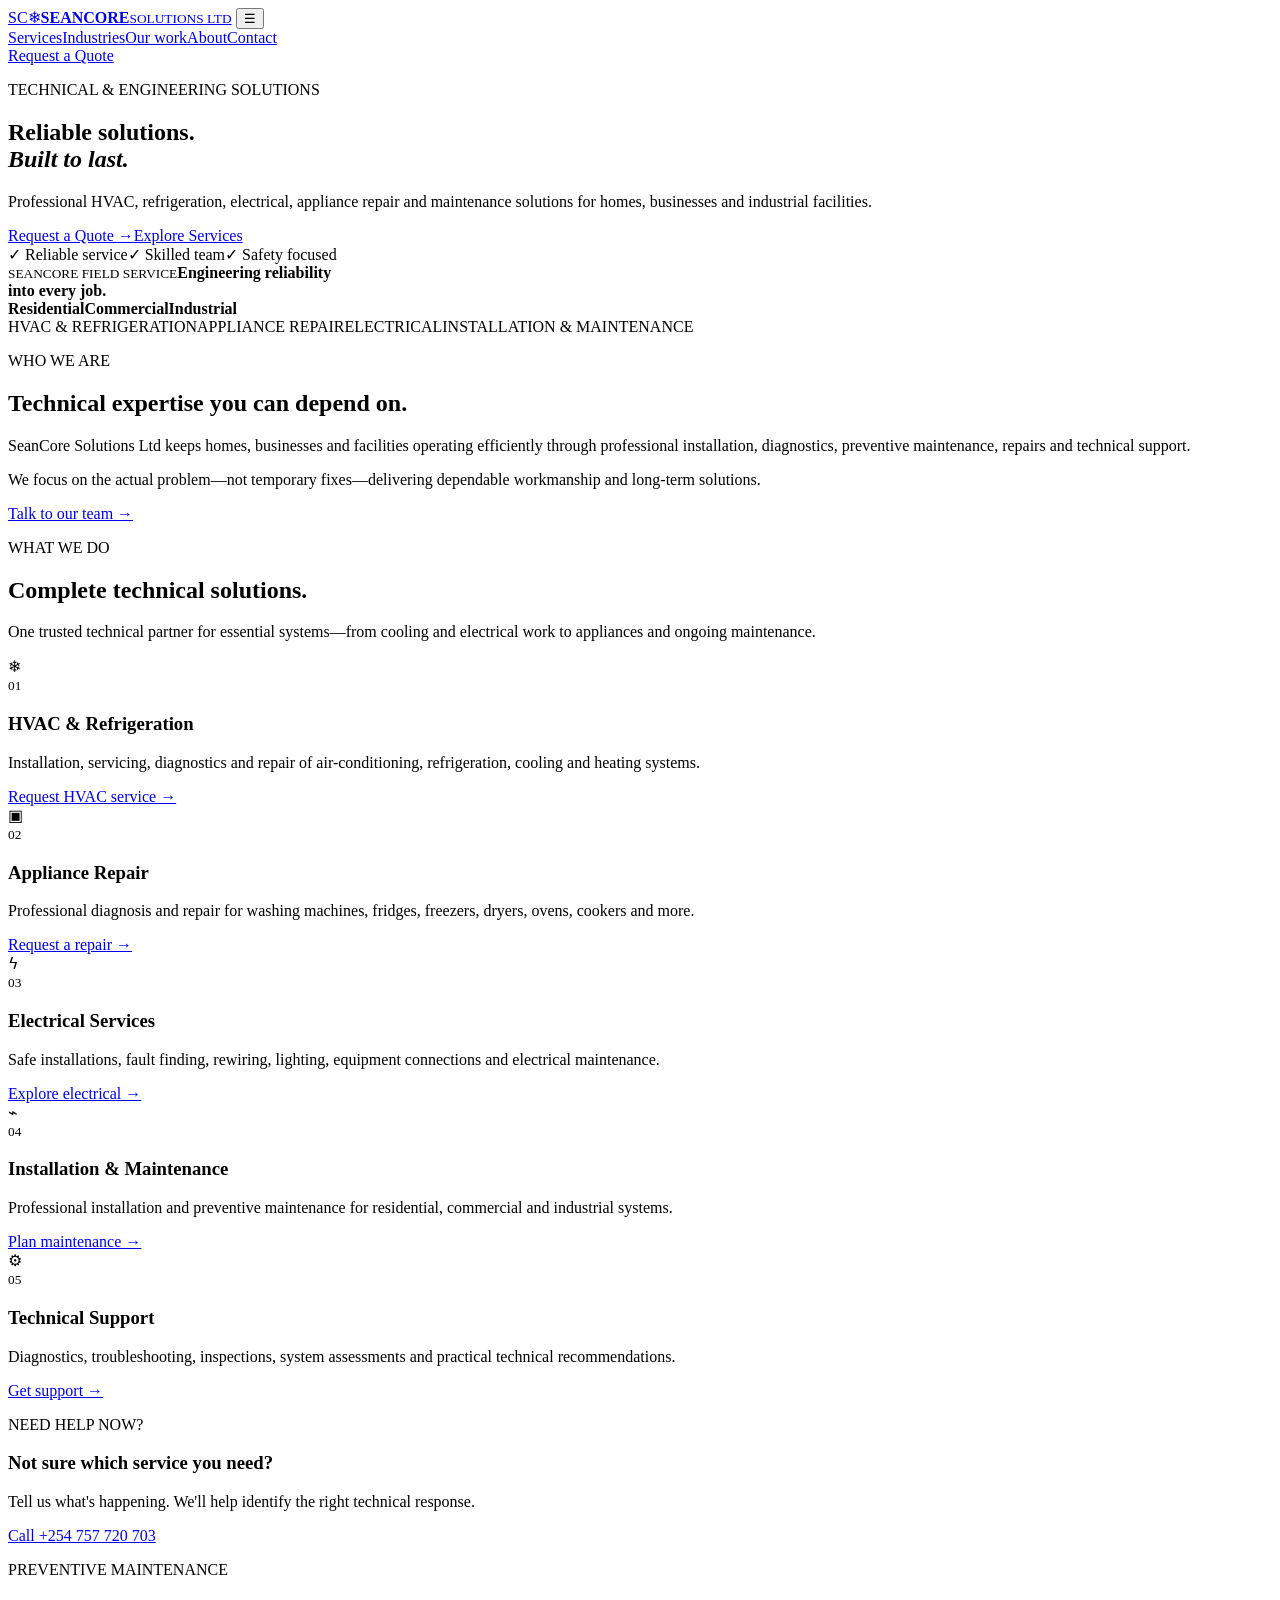
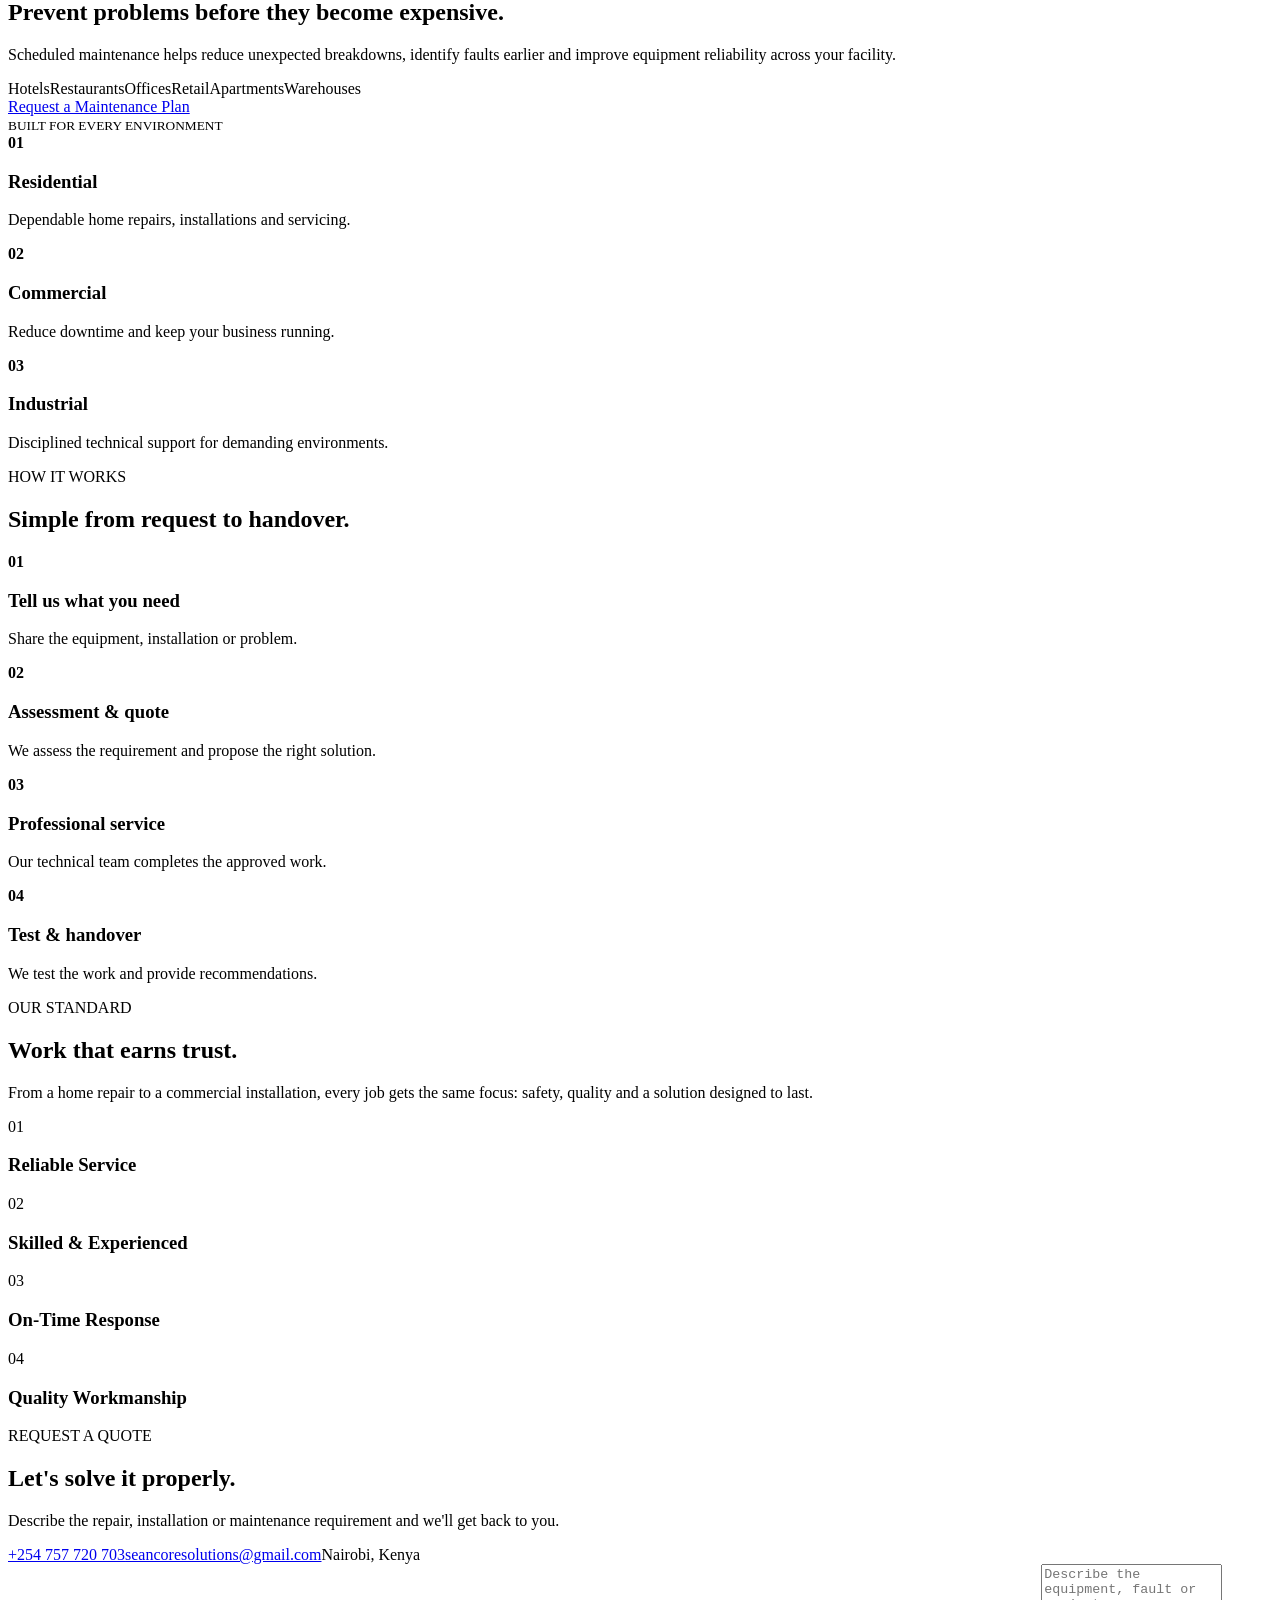
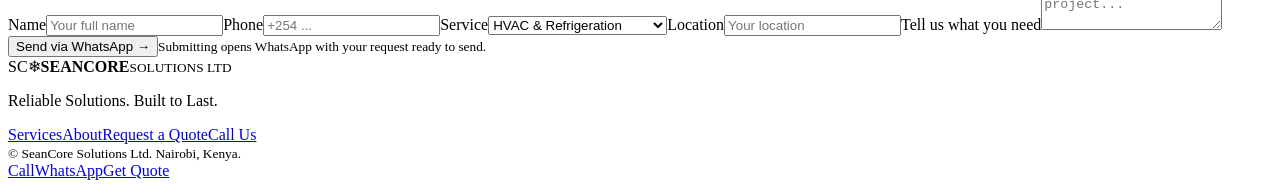
==== index.html @ 4baf12b8 "Build SeanCore website" ====
<!doctype html>
<html lang="en"><head><meta charset="UTF-8"><meta name="viewport" content="width=device-width,initial-scale=1">
<meta name="description" content="SeanCore Solutions Ltd — HVAC, refrigeration, electrical, appliance repair and technical engineering services in Nairobi, Kenya.">
<title>SeanCore Solutions Ltd | Reliable Solutions. Built to Last.</title>
<link rel="stylesheet" href="styles.css"></head>
<body>
<header class="nav"><a class="brand" href="#home" aria-label="SeanCore home"><span class="mark">SC<span>❄</span></span><span><b>SEAN<span>CORE</span></b><small>SOLUTIONS LTD</small></span></a>
<button class="menu" aria-label="Open menu">☰</button><nav><a href="#services">Services</a><a href="#industries">Industries</a><a href="#projects">Our work</a><a href="#about">About</a><a href="#contact">Contact</a></nav>
<a class="btn btn-primary nav-cta" href="#quote">Request a Quote</a></header>

<main id="home">
<section class="hero"><div class="hero-grid"></div><div class="hero-content">
<p class="eyebrow">TECHNICAL & ENGINEERING SOLUTIONS</p><h1>Reliable solutions.<br><em>Built to last.</em></h1>
<p class="lead">Professional HVAC, refrigeration, electrical, appliance repair and maintenance solutions for homes, businesses and industrial facilities.</p>
<div class="actions"><a class="btn btn-primary" href="#quote">Request a Quote <span>→</span></a><a class="btn btn-ghost" href="#services">Explore Services</a></div>
<div class="trust"><span>✓ Reliable service</span><span>✓ Skilled team</span><span>✓ Safety focused</span></div>
</div>
<div class="hero-visual"><div class="tech-card"><span class="pulse"></span><small>SEANCORE FIELD SERVICE</small><strong>Engineering reliability<br>into every job.</strong><div class="metric"><b>Residential</b><b>Commercial</b><b>Industrial</b></div></div></div>
</section>

<section class="cap-strip"><span>HVAC & REFRIGERATION</span><i></i><span>APPLIANCE REPAIR</span><i></i><span>ELECTRICAL</span><i></i><span>INSTALLATION & MAINTENANCE</span></section>

<section class="section intro" id="about"><div><p class="eyebrow blue">WHO WE ARE</p><h2>Technical expertise you can depend on.</h2></div><div><p class="copy">SeanCore Solutions Ltd keeps homes, businesses and facilities operating efficiently through professional installation, diagnostics, preventive maintenance, repairs and technical support.</p><p class="copy">We focus on the actual problem—not temporary fixes—delivering dependable workmanship and long-term solutions.</p><a class="text-link" href="#contact">Talk to our team →</a></div></section>

<section class="section services" id="services"><div class="section-head"><div><p class="eyebrow blue">WHAT WE DO</p><h2>Complete technical solutions.</h2></div><p>One trusted technical partner for essential systems—from cooling and electrical work to appliances and ongoing maintenance.</p></div>
<div class="cards">
<article class="card featured"><div class="icon">❄</div><small>01</small><h3>HVAC & Refrigeration</h3><p>Installation, servicing, diagnostics and repair of air-conditioning, refrigeration, cooling and heating systems.</p><a href="#quote">Request HVAC service →</a></article>
<article class="card"><div class="icon">▣</div><small>02</small><h3>Appliance Repair</h3><p>Professional diagnosis and repair for washing machines, fridges, freezers, dryers, ovens, cookers and more.</p><a href="#quote">Request a repair →</a></article>
<article class="card"><div class="icon">ϟ</div><small>03</small><h3>Electrical Services</h3><p>Safe installations, fault finding, rewiring, lighting, equipment connections and electrical maintenance.</p><a href="#quote">Explore electrical →</a></article>
<article class="card"><div class="icon">⌁</div><small>04</small><h3>Installation & Maintenance</h3><p>Professional installation and preventive maintenance for residential, commercial and industrial systems.</p><a href="#quote">Plan maintenance →</a></article>
<article class="card"><div class="icon">⚙</div><small>05</small><h3>Technical Support</h3><p>Diagnostics, troubleshooting, inspections, system assessments and practical technical recommendations.</p><a href="#quote">Get support →</a></article>
<article class="card callout"><p class="eyebrow">NEED HELP NOW?</p><h3>Not sure which service you need?</h3><p>Tell us what's happening. We'll help identify the right technical response.</p><a class="btn btn-primary" href="tel:+254757720703">Call +254 757 720 703</a></article>
</div></section>

<section class="maintenance" id="industries"><div class="maint-copy"><p class="eyebrow">PREVENTIVE MAINTENANCE</p><h2>Prevent problems before they become expensive.</h2><p>Scheduled maintenance helps reduce unexpected breakdowns, identify faults earlier and improve equipment reliability across your facility.</p><div class="chips"><span>Hotels</span><span>Restaurants</span><span>Offices</span><span>Retail</span><span>Apartments</span><span>Warehouses</span></div><a class="btn btn-primary" href="#quote">Request a Maintenance Plan</a></div>
<div class="maint-panel"><small>BUILT FOR EVERY ENVIRONMENT</small><div><b>01</b><h3>Residential</h3><p>Dependable home repairs, installations and servicing.</p></div><div><b>02</b><h3>Commercial</h3><p>Reduce downtime and keep your business running.</p></div><div><b>03</b><h3>Industrial</h3><p>Disciplined technical support for demanding environments.</p></div></div></section>

<section class="section process"><div class="section-head"><div><p class="eyebrow blue">HOW IT WORKS</p><h2>Simple from request to handover.</h2></div></div>
<div class="steps"><div><b>01</b><h3>Tell us what you need</h3><p>Share the equipment, installation or problem.</p></div><div><b>02</b><h3>Assessment & quote</h3><p>We assess the requirement and propose the right solution.</p></div><div><b>03</b><h3>Professional service</h3><p>Our technical team completes the approved work.</p></div><div><b>04</b><h3>Test & handover</h3><p>We test the work and provide recommendations.</p></div></div></section>

<section class="work" id="projects"><div class="section-head light"><div><p class="eyebrow">OUR STANDARD</p><h2>Work that earns trust.</h2></div><p>From a home repair to a commercial installation, every job gets the same focus: safety, quality and a solution designed to last.</p></div>
<div class="values"><div><span>01</span><h3>Reliable Service</h3></div><div><span>02</span><h3>Skilled & Experienced</h3></div><div><span>03</span><h3>On-Time Response</h3></div><div><span>04</span><h3>Quality Workmanship</h3></div></div></section>

<section class="quote section" id="quote"><div class="quote-copy"><p class="eyebrow blue">REQUEST A QUOTE</p><h2>Let's solve it properly.</h2><p>Describe the repair, installation or maintenance requirement and we'll get back to you.</p><div class="contact-lines"><a href="tel:+254757720703">+254 757 720 703</a><a href="mailto:seancoresolutions@gmail.com">seancoresolutions@gmail.com</a><span>Nairobi, Kenya</span></div></div>
<form id="quoteForm"><label>Name<input required name="name" placeholder="Your full name"></label><label>Phone<input required name="phone" placeholder="+254 ..."></label><label>Service<select name="service"><option>HVAC & Refrigeration</option><option>Appliance Repair</option><option>Electrical Services</option><option>Installation & Maintenance</option><option>Technical Support</option></select></label><label>Location<input name="location" placeholder="Your location"></label><label class="wide">Tell us what you need<textarea required name="message" rows="4" placeholder="Describe the equipment, fault or project..."></textarea></label><button class="btn btn-primary wide" type="submit">Send via WhatsApp →</button><small class="wide">Submitting opens WhatsApp with your request ready to send.</small></form></section>
</main>

<footer id="contact"><div class="brand footer-brand"><span class="mark">SC<span>❄</span></span><span><b>SEAN<span>CORE</span></b><small>SOLUTIONS LTD</small></span></div><p>Reliable Solutions. Built to Last.</p><div class="footer-links"><a href="#services">Services</a><a href="#about">About</a><a href="#quote">Request a Quote</a><a href="tel:+254757720703">Call Us</a></div><small>© <span id="year"></span> SeanCore Solutions Ltd. Nairobi, Kenya.</small></footer>
<div class="mobile-bar"><a href="tel:+254757720703">Call</a><a href="https://wa.me/254757720703">WhatsApp</a><a href="#quote">Get Quote</a></div>
<script src="script.js"></script></body></html>
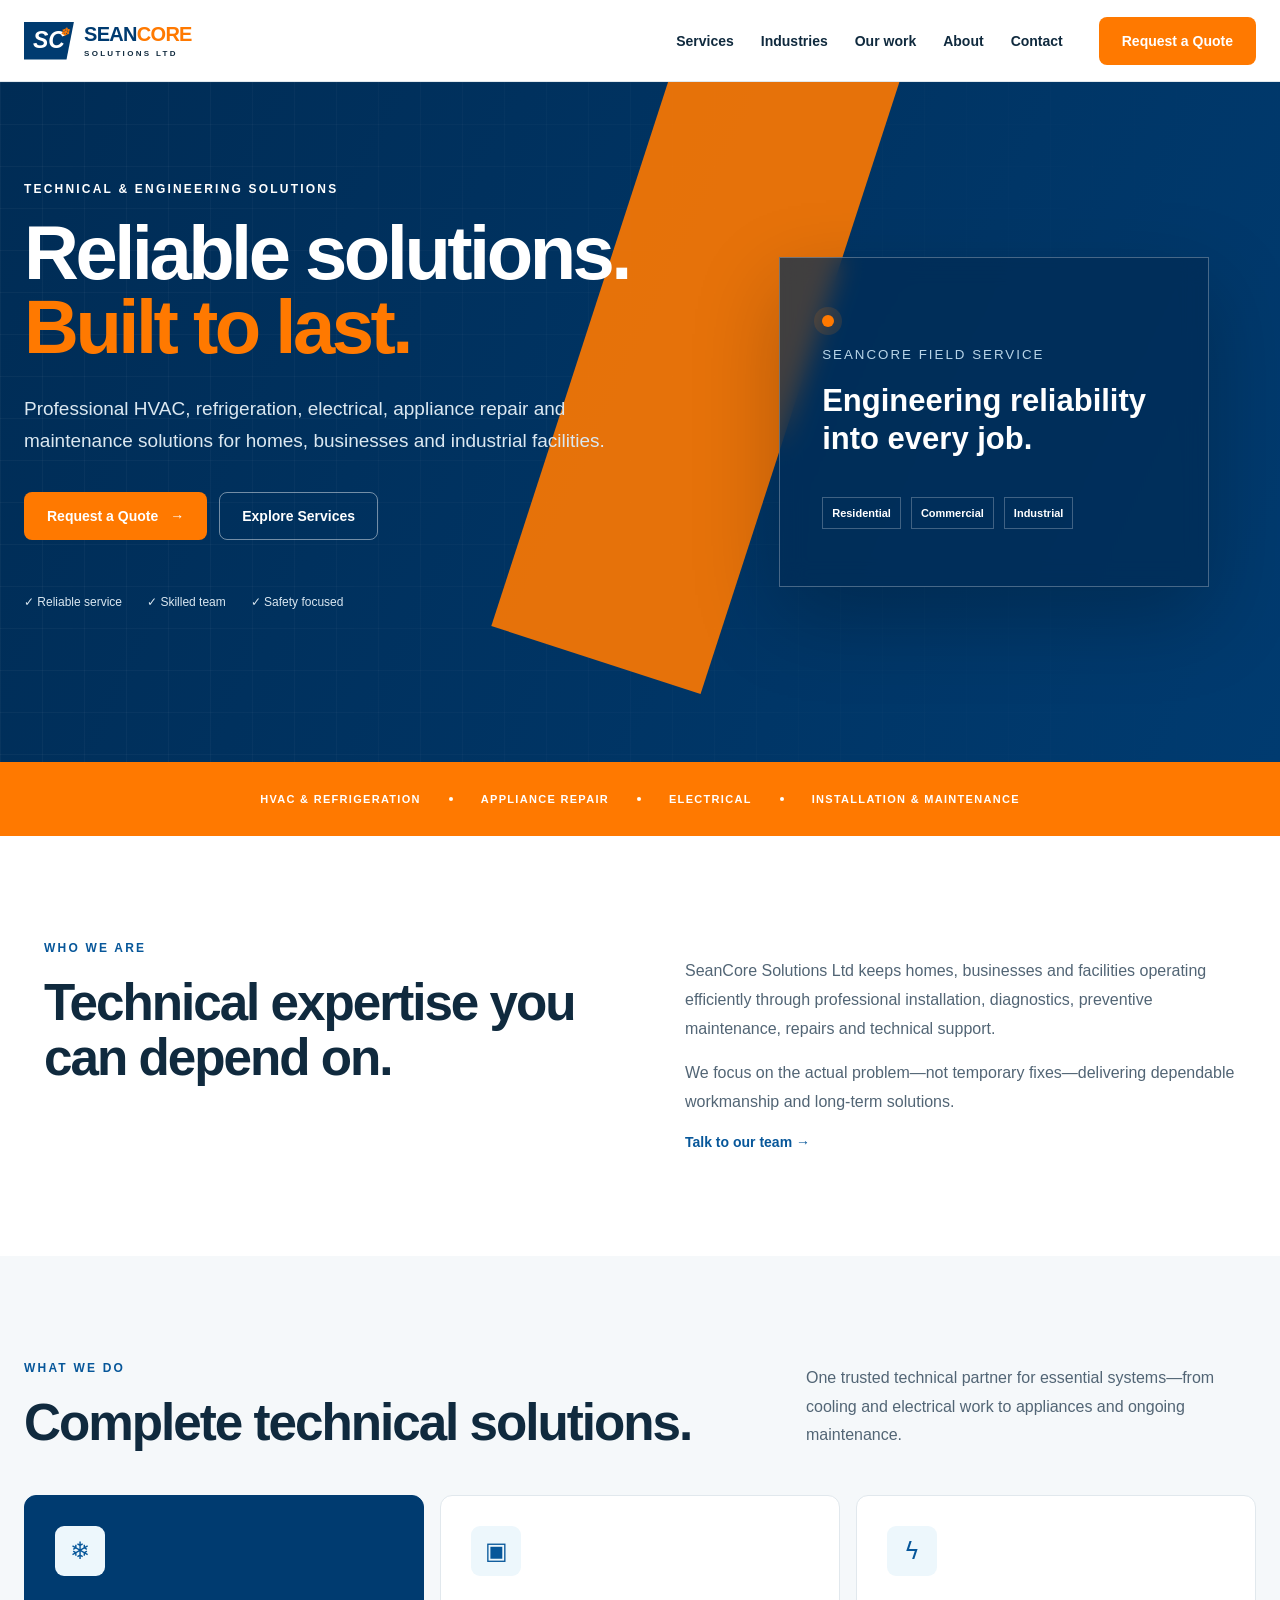
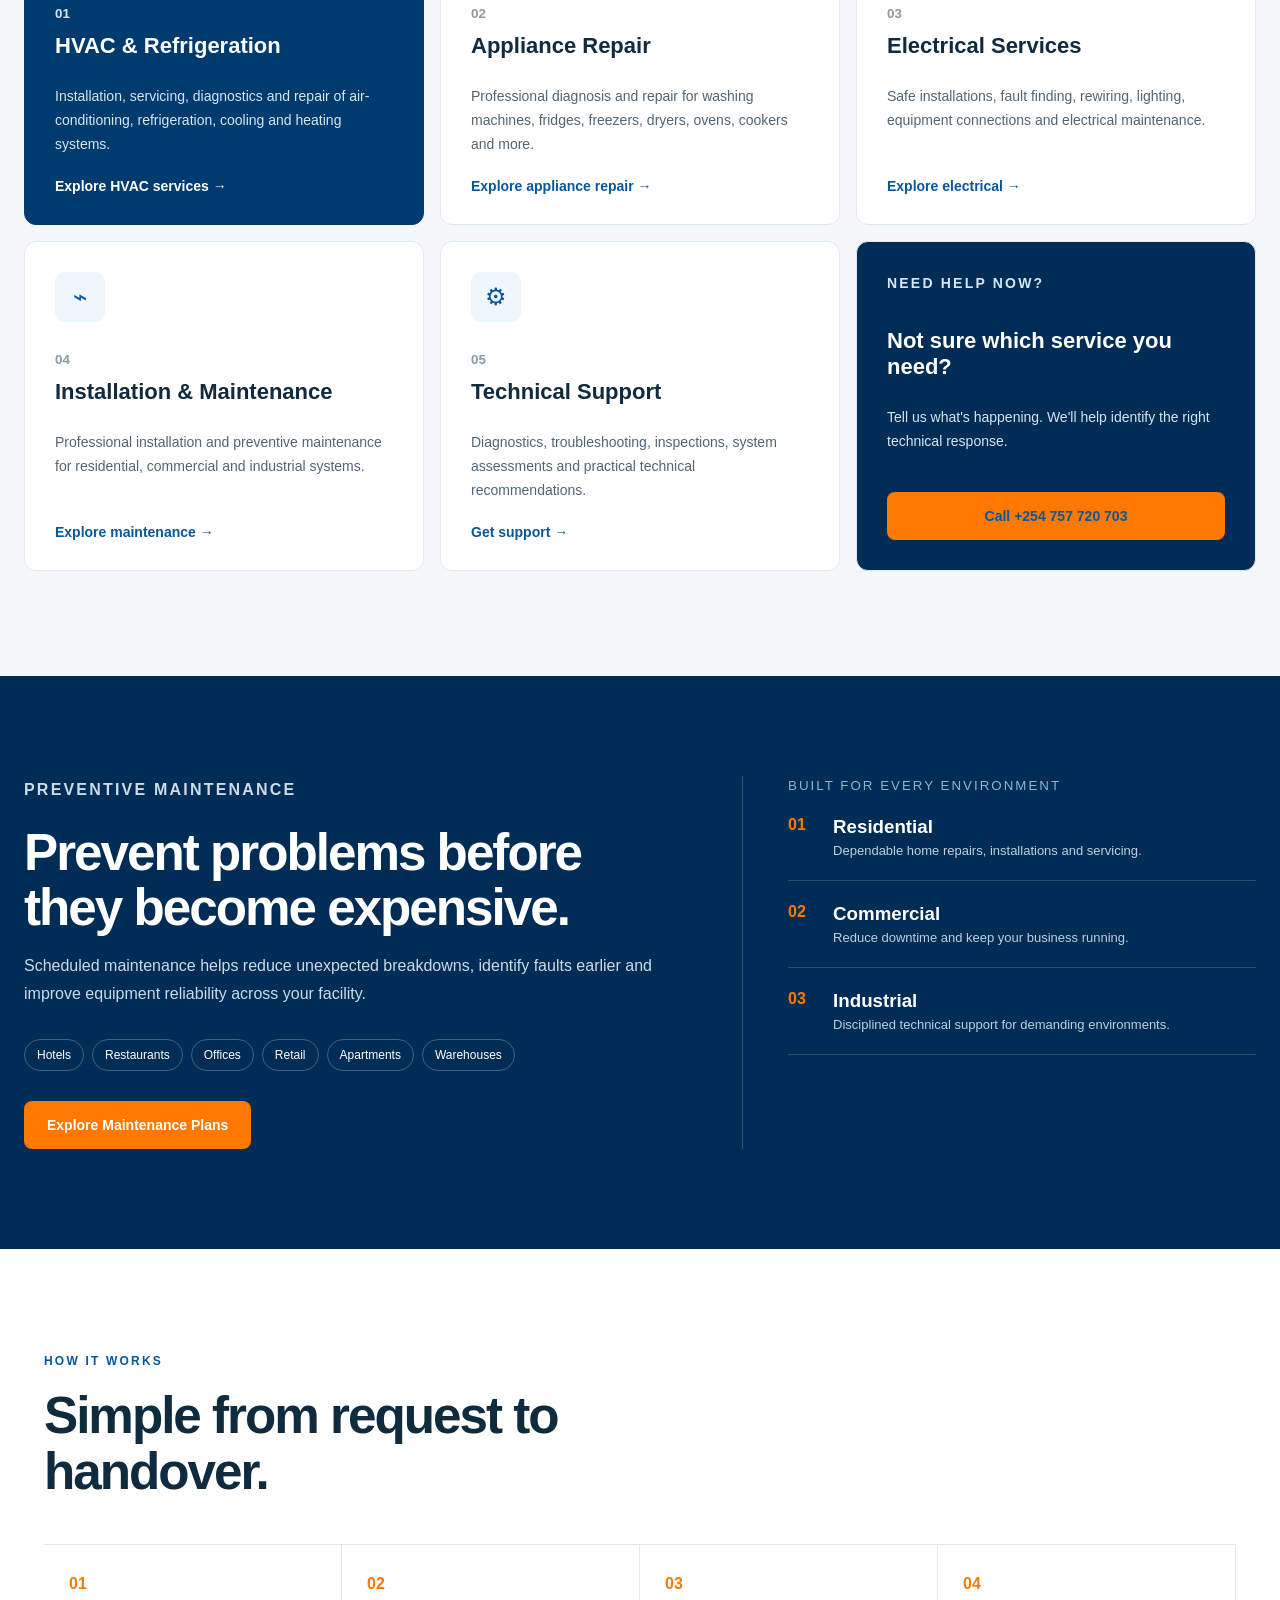
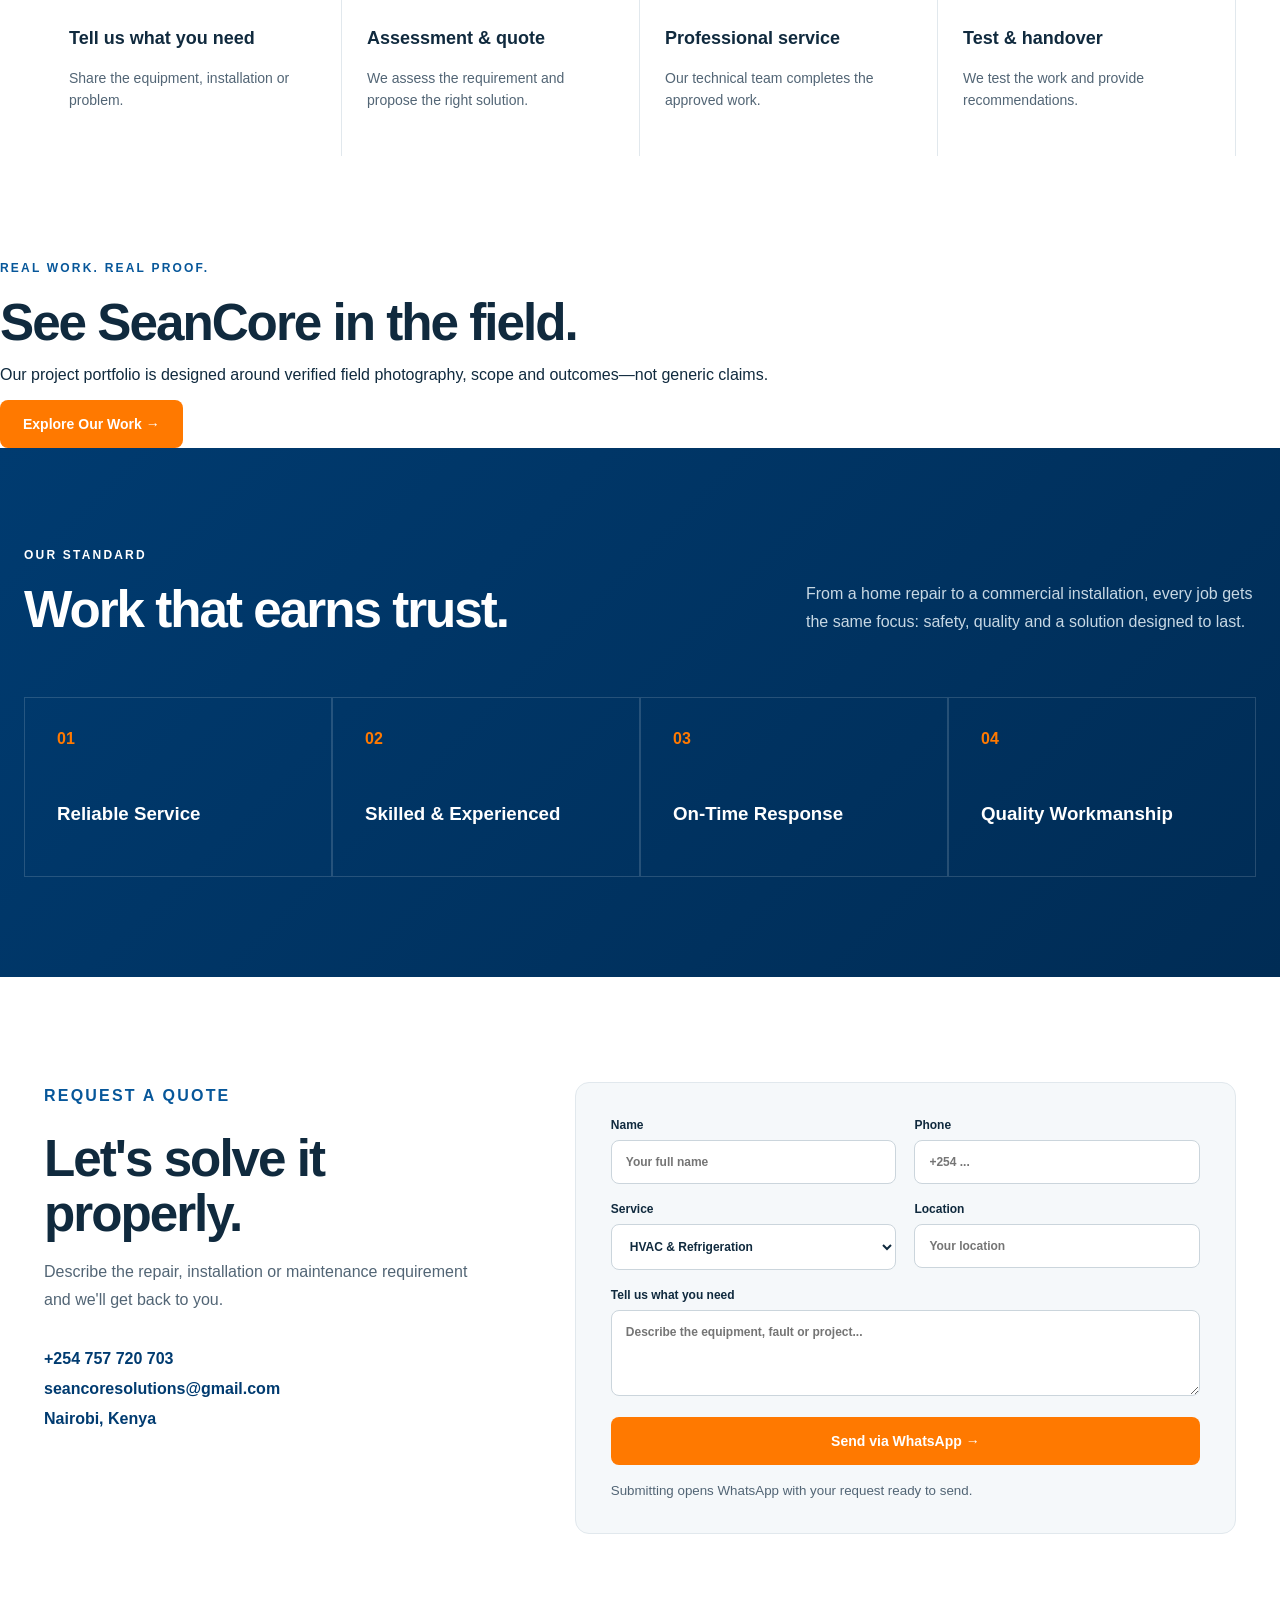
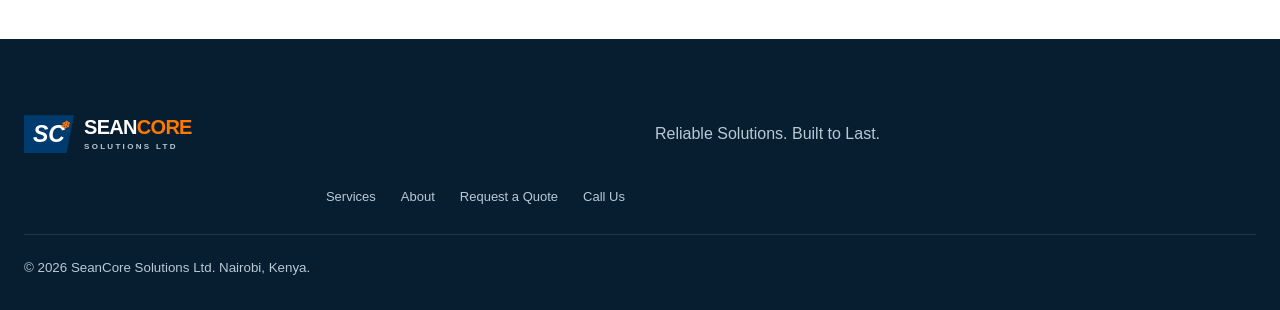
==== commit 8f3a95fe: "Upgrade homepage navigation, SEO and portfolio experience" ====
--- a/index.html
+++ b/index.html
@@ -1,11 +1,11 @@
 <!doctype html>
 <html lang="en"><head><meta charset="UTF-8"><meta name="viewport" content="width=device-width,initial-scale=1">
 <meta name="description" content="SeanCore Solutions Ltd — HVAC, refrigeration, electrical, appliance repair and technical engineering services in Nairobi, Kenya.">
-<title>SeanCore Solutions Ltd | Reliable Solutions. Built to Last.</title>
+<title>SeanCore Solutions Ltd | HVAC, Electrical & Technical Services Nairobi</title><link rel="canonical" href="https://sean-steve.github.io/seancore/"><meta property="og:title" content="SeanCore Solutions Ltd | Reliable Solutions. Built to Last."><meta property="og:description" content="HVAC, refrigeration, electrical, appliance repair and preventive maintenance services in Nairobi, Kenya."><meta property="og:type" content="website"><meta property="og:url" content="https://sean-steve.github.io/seancore/"><meta name="theme-color" content="#003B70"><script type="application/ld+json">{"@context":"https://schema.org","@type":"LocalBusiness","name":"SeanCore Solutions Ltd","url":"https://sean-steve.github.io/seancore/","telephone":"+254757720703","email":"seancoresolutions@gmail.com","address":{"@type":"PostalAddress","addressLocality":"Nairobi","addressCountry":"KE"},"areaServed":"Nairobi, Kenya","description":"HVAC, refrigeration, electrical, appliance repair, installation and maintenance services."}</script>
 <link rel="stylesheet" href="styles.css"></head>
 <body>
 <header class="nav"><a class="brand" href="#home" aria-label="SeanCore home"><span class="mark">SC<span>❄</span></span><span><b>SEAN<span>CORE</span></b><small>SOLUTIONS LTD</small></span></a>
-<button class="menu" aria-label="Open menu">☰</button><nav><a href="#services">Services</a><a href="#industries">Industries</a><a href="#projects">Our work</a><a href="#about">About</a><a href="#contact">Contact</a></nav>
+<button class="menu" aria-label="Open menu">☰</button><nav><a href="#services">Services</a><a href="#industries">Industries</a><a href="projects.html">Our work</a><a href="#about">About</a><a href="#contact">Contact</a></nav>
 <a class="btn btn-primary nav-cta" href="#quote">Request a Quote</a></header>
 
 <main id="home">
@@ -24,21 +24,21 @@
 
 <section class="section services" id="services"><div class="section-head"><div><p class="eyebrow blue">WHAT WE DO</p><h2>Complete technical solutions.</h2></div><p>One trusted technical partner for essential systems—from cooling and electrical work to appliances and ongoing maintenance.</p></div>
 <div class="cards">
-<article class="card featured"><div class="icon">❄</div><small>01</small><h3>HVAC & Refrigeration</h3><p>Installation, servicing, diagnostics and repair of air-conditioning, refrigeration, cooling and heating systems.</p><a href="#quote">Request HVAC service →</a></article>
-<article class="card"><div class="icon">▣</div><small>02</small><h3>Appliance Repair</h3><p>Professional diagnosis and repair for washing machines, fridges, freezers, dryers, ovens, cookers and more.</p><a href="#quote">Request a repair →</a></article>
-<article class="card"><div class="icon">ϟ</div><small>03</small><h3>Electrical Services</h3><p>Safe installations, fault finding, rewiring, lighting, equipment connections and electrical maintenance.</p><a href="#quote">Explore electrical →</a></article>
-<article class="card"><div class="icon">⌁</div><small>04</small><h3>Installation & Maintenance</h3><p>Professional installation and preventive maintenance for residential, commercial and industrial systems.</p><a href="#quote">Plan maintenance →</a></article>
+<article class="card featured"><div class="icon">❄</div><small>01</small><h3>HVAC & Refrigeration</h3><p>Installation, servicing, diagnostics and repair of air-conditioning, refrigeration, cooling and heating systems.</p><a href="services/hvac-refrigeration.html">Explore HVAC services →</a></article>
+<article class="card"><div class="icon">▣</div><small>02</small><h3>Appliance Repair</h3><p>Professional diagnosis and repair for washing machines, fridges, freezers, dryers, ovens, cookers and more.</p><a href="services/appliance-repair.html">Explore appliance repair →</a></article>
+<article class="card"><div class="icon">ϟ</div><small>03</small><h3>Electrical Services</h3><p>Safe installations, fault finding, rewiring, lighting, equipment connections and electrical maintenance.</p><a href="services/electrical.html">Explore electrical →</a></article>
+<article class="card"><div class="icon">⌁</div><small>04</small><h3>Installation & Maintenance</h3><p>Professional installation and preventive maintenance for residential, commercial and industrial systems.</p><a href="services/maintenance.html">Explore maintenance →</a></article>
 <article class="card"><div class="icon">⚙</div><small>05</small><h3>Technical Support</h3><p>Diagnostics, troubleshooting, inspections, system assessments and practical technical recommendations.</p><a href="#quote">Get support →</a></article>
 <article class="card callout"><p class="eyebrow">NEED HELP NOW?</p><h3>Not sure which service you need?</h3><p>Tell us what's happening. We'll help identify the right technical response.</p><a class="btn btn-primary" href="tel:+254757720703">Call +254 757 720 703</a></article>
 </div></section>
 
-<section class="maintenance" id="industries"><div class="maint-copy"><p class="eyebrow">PREVENTIVE MAINTENANCE</p><h2>Prevent problems before they become expensive.</h2><p>Scheduled maintenance helps reduce unexpected breakdowns, identify faults earlier and improve equipment reliability across your facility.</p><div class="chips"><span>Hotels</span><span>Restaurants</span><span>Offices</span><span>Retail</span><span>Apartments</span><span>Warehouses</span></div><a class="btn btn-primary" href="#quote">Request a Maintenance Plan</a></div>
+<section class="maintenance" id="industries"><div class="maint-copy"><p class="eyebrow">PREVENTIVE MAINTENANCE</p><h2>Prevent problems before they become expensive.</h2><p>Scheduled maintenance helps reduce unexpected breakdowns, identify faults earlier and improve equipment reliability across your facility.</p><div class="chips"><span>Hotels</span><span>Restaurants</span><span>Offices</span><span>Retail</span><span>Apartments</span><span>Warehouses</span></div><a class="btn btn-primary" href="services/maintenance.html">Explore Maintenance Plans</a></div>
 <div class="maint-panel"><small>BUILT FOR EVERY ENVIRONMENT</small><div><b>01</b><h3>Residential</h3><p>Dependable home repairs, installations and servicing.</p></div><div><b>02</b><h3>Commercial</h3><p>Reduce downtime and keep your business running.</p></div><div><b>03</b><h3>Industrial</h3><p>Disciplined technical support for demanding environments.</p></div></div></section>
 
 <section class="section process"><div class="section-head"><div><p class="eyebrow blue">HOW IT WORKS</p><h2>Simple from request to handover.</h2></div></div>
 <div class="steps"><div><b>01</b><h3>Tell us what you need</h3><p>Share the equipment, installation or problem.</p></div><div><b>02</b><h3>Assessment & quote</h3><p>We assess the requirement and propose the right solution.</p></div><div><b>03</b><h3>Professional service</h3><p>Our technical team completes the approved work.</p></div><div><b>04</b><h3>Test & handover</h3><p>We test the work and provide recommendations.</p></div></div></section>
 
-<section class="work" id="projects"><div class="section-head light"><div><p class="eyebrow">OUR STANDARD</p><h2>Work that earns trust.</h2></div><p>From a home repair to a commercial installation, every job gets the same focus: safety, quality and a solution designed to last.</p></div>
+<section class="proof-band"><div><p class="eyebrow blue">REAL WORK. REAL PROOF.</p><h2>See SeanCore in the field.</h2><p>Our project portfolio is designed around verified field photography, scope and outcomes—not generic claims.</p></div><a class="btn btn-primary" href="projects.html">Explore Our Work →</a></section><section class="work" id="projects"><div class="section-head light"><div><p class="eyebrow">OUR STANDARD</p><h2>Work that earns trust.</h2></div><p>From a home repair to a commercial installation, every job gets the same focus: safety, quality and a solution designed to last.</p></div>
 <div class="values"><div><span>01</span><h3>Reliable Service</h3></div><div><span>02</span><h3>Skilled & Experienced</h3></div><div><span>03</span><h3>On-Time Response</h3></div><div><span>04</span><h3>Quality Workmanship</h3></div></div></section>
 
 <section class="quote section" id="quote"><div class="quote-copy"><p class="eyebrow blue">REQUEST A QUOTE</p><h2>Let's solve it properly.</h2><p>Describe the repair, installation or maintenance requirement and we'll get back to you.</p><div class="contact-lines"><a href="tel:+254757720703">+254 757 720 703</a><a href="mailto:seancoresolutions@gmail.com">seancoresolutions@gmail.com</a><span>Nairobi, Kenya</span></div></div>
--- a/styles.css
+++ b/styles.css
@@ -0,0 +1,3 @@
+:root{--navy:#003B70;--deep:#002C55;--blue:#07579A;--sky:#1683C4;--orange:#FF7900;--orange2:#E86700;--ink:#102A3E;--slate:#526575;--ice:#F5F8FA;--line:#E1E8ED;--white:#fff;--max:1240px}*{box-sizing:border-box}html{scroll-behavior:smooth}body{margin:0;color:var(--ink);font-family:Inter,Arial,sans-serif;background:#fff}h1,h2,h3,.brand{font-family:Manrope,Inter,Arial,sans-serif}a{text-decoration:none;color:inherit}.nav{height:82px;display:flex;align-items:center;gap:36px;padding:0 max(24px,calc((100vw - var(--max))/2));position:sticky;top:0;background:rgba(255,255,255,.96);z-index:20;border-bottom:1px solid var(--line);backdrop-filter:blur(12px)}.brand{display:flex;align-items:center;gap:10px;margin-right:auto}.brand>b,.brand b{display:block;font-size:20px;line-height:1;color:var(--navy);letter-spacing:-.7px}.brand b span{color:var(--orange)}.brand small{display:block;font-size:8px;letter-spacing:2.3px;font-weight:800;margin-top:5px}.mark{width:50px;height:38px;background:var(--navy);color:white;font-weight:900;font-style:italic;font-size:23px;display:grid;place-items:center;position:relative;clip-path:polygon(0 0,100% 0,85% 100%,0 100%)}.mark span{position:absolute;color:var(--orange);font-size:11px;right:5px;top:4px}.nav nav{display:flex;gap:27px;font-size:14px;font-weight:650}.nav nav a:hover{color:var(--orange)}.btn{display:inline-flex;align-items:center;justify-content:center;gap:12px;min-height:48px;padding:0 22px;border-radius:8px;font-weight:750;font-size:14px;border:1px solid transparent;transition:.18s ease;cursor:pointer}.btn-primary{background:var(--orange);color:#fff}.btn-primary:hover{background:var(--orange2);transform:translateY(-1px)}.btn-ghost{border-color:rgba(255,255,255,.45);color:#fff}.menu{display:none;border:0;background:none;font-size:24px}.hero{min-height:680px;background:linear-gradient(115deg,var(--deep),var(--navy));color:#fff;display:grid;grid-template-columns:minmax(0,1.15fr) minmax(340px,.85fr);padding:100px max(24px,calc((100vw - var(--max))/2));position:relative;overflow:hidden}.hero:after{content:"";position:absolute;width:220px;height:900px;background:var(--orange);right:34%;top:-300px;transform:rotate(18deg);opacity:.9}.hero-grid{position:absolute;inset:0;background-image:linear-gradient(rgba(255,255,255,.035) 1px,transparent 1px),linear-gradient(90deg,rgba(255,255,255,.035) 1px,transparent 1px);background-size:42px 42px;mask-image:linear-gradient(90deg,#000,transparent)}.hero-content{position:relative;z-index:2;max-width:760px}.eyebrow{font-size:12px;letter-spacing:2.2px;font-weight:850;color:#fff;margin:0 0 20px}.eyebrow.blue{color:var(--blue)}h1{font-size:clamp(48px,6vw,76px);line-height:.98;letter-spacing:-3.5px;margin:0 0 28px;max-width:800px}h1 em{color:var(--orange);font-style:normal}.lead{font-size:19px;line-height:1.7;max-width:650px;color:#dbe8f1}.actions{display:flex;gap:12px;margin:34px 0}.trust{display:flex;gap:25px;font-size:12px;color:#d9e7f1;margin-top:55px}.hero-visual{position:relative;z-index:3;display:grid;place-items:center}.tech-card{width:min(430px,90%);min-height:330px;border:1px solid rgba(255,255,255,.28);background:rgba(0,44,85,.72);backdrop-filter:blur(12px);padding:42px;display:flex;flex-direction:column;justify-content:center;box-shadow:0 30px 80px rgba(0,0,0,.22)}.tech-card small{letter-spacing:2px;color:#b8d5e8}.tech-card strong{font:700 31px/1.2 Manrope,Arial;margin:20px 0 40px}.metric{display:flex;gap:10px;flex-wrap:wrap}.metric b{font-size:11px;border:1px solid rgba(255,255,255,.25);padding:9px}.pulse{width:12px;height:12px;background:var(--orange);border-radius:50%;margin-bottom:20px;box-shadow:0 0 0 8px rgba(255,121,0,.13)}.cap-strip{min-height:74px;background:var(--orange);color:white;display:flex;align-items:center;justify-content:center;gap:28px;font-size:11px;font-weight:850;letter-spacing:1.3px}.cap-strip i{width:4px;height:4px;border-radius:50%;background:#fff}.section{max-width:var(--max);margin:auto;padding:105px 24px}.intro{display:grid;grid-template-columns:1fr 1fr;gap:90px;align-items:start}h2{font-size:clamp(35px,4vw,52px);line-height:1.08;letter-spacing:-2px;margin:0}.copy,.section-head>p,.maint-copy>p,.quote-copy>p{font-size:16px;line-height:1.8;color:var(--slate)}.text-link,.card a{color:var(--blue);font-weight:750;font-size:14px}.section-head{display:flex;align-items:end;justify-content:space-between;gap:50px;margin-bottom:45px}.section-head>div{max-width:700px}.section-head>p{max-width:450px;margin:0}.services{max-width:none;background:var(--ice);padding-left:max(24px,calc((100vw - var(--max))/2));padding-right:max(24px,calc((100vw - var(--max))/2))}.cards{display:grid;grid-template-columns:repeat(3,1fr);gap:16px}.card{min-height:330px;padding:30px;background:#fff;border:1px solid var(--line);border-radius:12px;display:flex;flex-direction:column;transition:.18s}.card:hover{border-color:var(--sky);transform:translateY(-3px);box-shadow:0 12px 35px rgba(16,42,62,.08)}.card .icon{width:50px;height:50px;border-radius:9px;background:#edf7fc;color:var(--blue);display:grid;place-items:center;font-size:24px;margin-bottom:30px}.card small{color:#8a9aa7;font-weight:800}.card h3{font-size:22px;margin:12px 0}.card p{color:var(--slate);line-height:1.7;font-size:14px}.card a{margin-top:auto}.card.featured{background:var(--navy);color:white;border-color:var(--navy)}.card.featured p,.card.featured small{color:#d7e6ef}.card.featured a{color:#fff}.card.callout{background:var(--deep);color:#fff}.card.callout p{color:#d7e6ef}.card.callout .btn{margin-top:auto}.maintenance{display:grid;grid-template-columns:1.1fr .9fr;background:var(--deep);color:#fff;padding:100px max(24px,calc((100vw - var(--max))/2));gap:90px}.maint-copy>p{color:#cbdce8}.chips{display:flex;gap:8px;flex-wrap:wrap;margin:30px 0}.chips span{border:1px solid rgba(255,255,255,.25);padding:8px 12px;border-radius:999px;font-size:12px}.maint-panel{border-left:1px solid rgba(255,255,255,.18);padding-left:45px}.maint-panel>small{letter-spacing:2px;color:#8fb4ce}.maint-panel>div{position:relative;border-bottom:1px solid rgba(255,255,255,.16);padding:22px 0 22px 45px}.maint-panel b{position:absolute;left:0;color:var(--orange)}.maint-panel h3{margin:0 0 5px}.maint-panel p{margin:0;color:#bdd0de;font-size:13px}.steps{display:grid;grid-template-columns:repeat(4,1fr);border-top:1px solid var(--line)}.steps>div{padding:30px 25px;border-right:1px solid var(--line)}.steps b{color:var(--orange)}.steps h3{font-size:18px;margin-top:35px}.steps p{font-size:14px;color:var(--slate);line-height:1.6}.work{background:linear-gradient(135deg,var(--navy),var(--deep));color:#fff;padding:100px max(24px,calc((100vw - var(--max))/2))}.light>p{color:#c7d8e4}.values{display:grid;grid-template-columns:repeat(4,1fr);margin-top:60px}.values div{padding:32px;border:1px solid rgba(255,255,255,.15);min-height:180px}.values span{color:var(--orange);font-weight:800}.values h3{margin-top:55px}.quote{display:grid;grid-template-columns:.8fr 1.2fr;gap:90px}.contact-lines{display:flex;flex-direction:column;gap:12px;margin-top:35px;font-weight:700;color:var(--navy)}form{background:var(--ice);border:1px solid var(--line);padding:35px;border-radius:14px;display:grid;grid-template-columns:1fr 1fr;gap:18px}label{font-size:12px;font-weight:800;color:var(--ink)}input,select,textarea{width:100%;margin-top:8px;border:1px solid #CBD5DC;border-radius:8px;background:#fff;padding:14px;font:inherit;color:var(--ink);outline:none}input:focus,select:focus,textarea:focus{border-color:var(--blue);box-shadow:0 0 0 3px rgba(7,87,154,.12)}.wide{grid-column:1/-1}form small{color:var(--slate)}footer{background:#071e31;color:#b8c9d6;padding:70px max(24px,calc((100vw - var(--max))/2)) 35px;display:grid;grid-template-columns:1fr 1fr;gap:30px}.footer-brand b{color:#fff}.footer-links{display:flex;justify-content:flex-end;gap:25px;font-size:13px}.footer-links a:hover{color:var(--orange)}footer>small{grid-column:1/-1;border-top:1px solid rgba(255,255,255,.1);padding-top:25px}.mobile-bar{display:none}
+@media(max-width:900px){.nav{height:70px}.nav nav,.nav-cta{display:none}.menu{display:block}.nav.open nav{display:flex;position:absolute;top:70px;left:0;right:0;background:#fff;flex-direction:column;padding:25px;border-bottom:1px solid var(--line)}.hero{grid-template-columns:1fr;padding-top:75px;min-height:auto}.hero-visual{display:none}.hero:after{right:-130px}.trust{flex-wrap:wrap}.cap-strip{overflow:hidden;justify-content:flex-start;padding:0 24px;white-space:nowrap}.intro,.maintenance,.quote{grid-template-columns:1fr;gap:50px}.cards{grid-template-columns:1fr 1fr}.steps,.values{grid-template-columns:1fr 1fr}.section-head{align-items:start;flex-direction:column}.maint-panel{padding-left:25px}.section{padding-top:75px;padding-bottom:75px}}
+@media(max-width:620px){body{padding-bottom:58px}.brand b{font-size:17px}.mark{width:43px;height:34px}.hero{padding-top:65px;padding-bottom:70px}h1{letter-spacing:-2px}.lead{font-size:17px}.actions{flex-direction:column;align-items:stretch}.trust{margin-top:35px;gap:12px}.cards,.steps,.values{grid-template-columns:1fr}.card{min-height:300px}.maintenance,.work{padding-top:75px;padding-bottom:75px}.quote{padding-left:18px;padding-right:18px}form{grid-template-columns:1fr;padding:22px}form label{grid-column:1/-1}.footer-links{justify-content:flex-start;flex-wrap:wrap}footer{grid-template-columns:1fr}.mobile-bar{display:grid;grid-template-columns:1fr 1fr 1fr;position:fixed;bottom:0;left:0;right:0;height:58px;background:#fff;z-index:30;border-top:1px solid var(--line);box-shadow:0 -5px 20px rgba(0,0,0,.07)}.mobile-bar a{display:grid;place-items:center;font-size:12px;font-weight:800;color:var(--navy);border-right:1px solid var(--line)}.mobile-bar a:last-child{background:var(--orange);color:#fff}}
